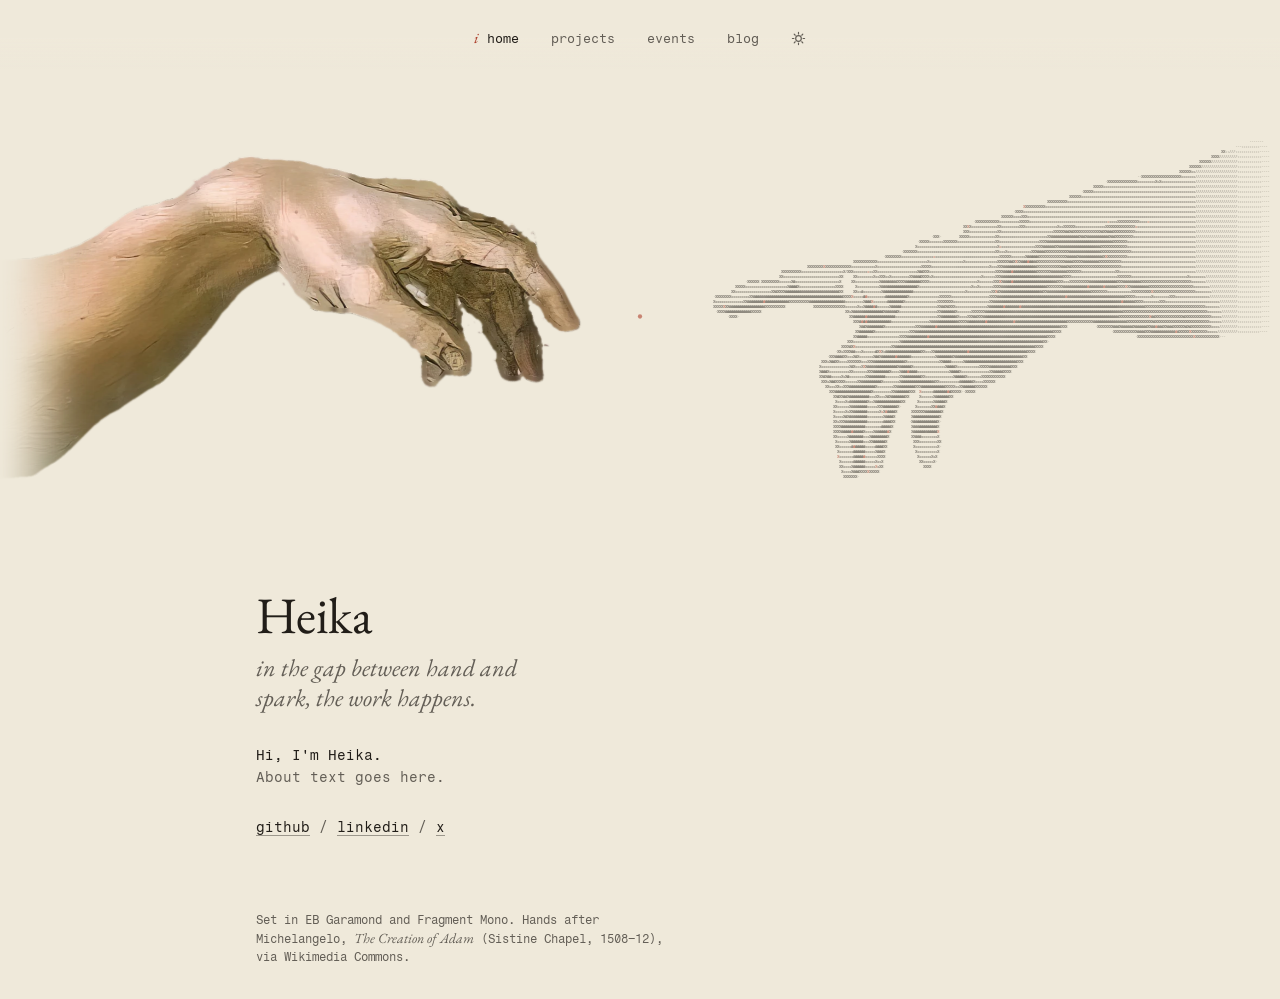
==== index.html @ e7705b1d "Publish the portfolio." ====
<!doctype html>
<html lang="en">
<head>
  <meta charset="utf-8">
  <meta name="viewport" content="width=device-width, initial-scale=1">
  <title>Heika</title>
  <meta name="description" content="Heika. Portfolio, projects, events and writing.">
  <script>
    try {
      var saved = localStorage.getItem('theme');
      if (saved === 'light' || saved === 'dark') document.documentElement.dataset.theme = saved;
    } catch (e) {}
  </script>
  <link rel="preconnect" href="https://fonts.googleapis.com">
  <link rel="preconnect" href="https://fonts.gstatic.com" crossorigin>
  <link href="https://fonts.googleapis.com/css2?family=EB+Garamond:ital,wght@0,400;0,500;1,400&family=Fragment+Mono&display=swap" rel="stylesheet">
  <link rel="icon" href="data:,">
  <link rel="stylesheet" href="/styles.css?v=7">
</head>
<body>
  <nav aria-label="Main">
    <a href="/" aria-current="page"><span class="folio" aria-hidden="true">i</span>home</a>
    <a href="/projects/">projects</a>
    <a href="/events/">events</a>
    <a href="/blog/">blog</a>
    <button type="button" id="theme-toggle" aria-label="Switch theme">
      <svg class="icon-sun" width="15" height="15" viewBox="0 0 16 16" fill="none" stroke="currentColor" stroke-width="1.25" stroke-linecap="round" aria-hidden="true">
        <circle cx="8" cy="8" r="3"/>
        <path d="M8 1.5v1.6M8 12.9v1.6M1.5 8h1.6M12.9 8h1.6M3.4 3.4l1.1 1.1M11.5 11.5l1.1 1.1M3.4 12.6l1.1-1.1M11.5 4.5l1.1-1.1"/>
      </svg>
      <svg class="icon-moon" width="15" height="15" viewBox="0 0 16 16" fill="none" stroke="currentColor" stroke-width="1.25" stroke-linejoin="round" aria-hidden="true">
        <path d="M13.2 9.6A5.6 5.6 0 0 1 6.4 2.8a5.6 5.6 0 1 0 6.8 6.8Z"/>
      </svg>
    </button>
  </nav>

  <main>
    <figure class="hero">
      <canvas id="hero-canvas" role="img" aria-label="The hands from Michelangelo's Creation of Adam, almost touching. The left hand is rendered as the classical fresco, the right hand as ASCII characters."></canvas>
    </figure>

    <section class="intro">
      <h1 class="rise" style="--i:0">Heika</h1>
      <p class="tagline rise" style="--i:1">in the gap between hand and spark, the work happens.</p>
      <div class="about rise" style="--i:2">
        <p>Hi, I'm Heika.</p>
        <p class="muted">About text goes here.</p>
      </div>
      <p class="links rise" style="--i:3"><a href="#">github</a> / <a href="#">linkedin</a> / <a href="#">x</a></p>
    </section>
  </main>

  <footer class="rise" style="--i:4">
    <p>Set in EB Garamond and Fragment Mono. Hands after Michelangelo, <i>The Creation of Adam</i> (Sistine Chapel, 1508&ndash;12), via Wikimedia Commons.</p>
  </footer>

  <script src="/hero.js?v=7" defer></script>
  <script src="/site.js?v=7" defer></script>
</body>
</html>
---- styles.css ----
:root {
  --paper: #EFE9DA;
  --ink: #211D18;
  --rubric: #A8321E;
  --ink-muted: color-mix(in srgb, var(--ink) 68%, var(--paper));
  --ink-faint: color-mix(in srgb, var(--ink) 14%, var(--paper));

  --serif: "Michelangelus", "EB Garamond", "Garamond", "Iowan Old Style", Georgia, serif;
  --mono: "Fragment Mono", ui-monospace, "SFMono-Regular", Menlo, Consolas, monospace;

  --inset: clamp(24px, 20vw, 384px);
  color-scheme: light;
}

:root[data-theme="dark"] {
  --paper: #15120F;
  --ink: #E7DEC9;
  --rubric: #D4573C;
  color-scheme: dark;
}

@media (prefers-color-scheme: dark) {
  :root:not([data-theme]) {
    --paper: #15120F;
    --ink: #E7DEC9;
    --rubric: #D4573C;
    color-scheme: dark;
  }
}

*, *::before, *::after { box-sizing: border-box; }

html {
  background: var(--paper);
  scrollbar-color: var(--ink-faint) transparent;
  -webkit-text-size-adjust: 100%;
}

body {
  margin: 0;
  min-height: 100svh;
  background: var(--paper);
  color: var(--ink);
  font-family: var(--mono);
  font-size: 14px;
  line-height: 22px;
  -webkit-font-smoothing: antialiased;
  text-rendering: optimizeLegibility;
}

::selection { background: color-mix(in srgb, var(--rubric) 28%, transparent); color: inherit; }

a { color: inherit; }
a:focus-visible, button:focus-visible {
  outline: 2px solid var(--rubric);
  outline-offset: 3px;
}

/* nav */
nav {
  position: fixed;
  inset: 0 0 auto 0;
  z-index: 10;
  display: flex;
  align-items: center;
  justify-content: center;
  gap: 32px;
  padding: 28px 16px 20px;
  font-size: 13px;
  line-height: 20px;
  text-transform: lowercase;
  background: linear-gradient(var(--paper) 55%, transparent);
}

nav a, nav button {
  color: var(--ink-muted);
  text-decoration: none;
  transition: color 150ms ease-out;
}
nav a:hover, nav a[aria-current="page"], nav button:hover { color: var(--ink); }

.folio {
  display: inline-block;
  margin-right: 0.6em;
  color: var(--rubric);
  font-family: var(--serif);
  font-style: italic;
  font-size: 15px;
}

nav button {
  display: flex;
  align-items: center;
  margin: -12px;
  padding: 12px;
  border: 0;
  background: none;
  cursor: pointer;
}
.icon-moon { display: none; }
:root[data-theme="dark"] .icon-sun { display: none; }
:root[data-theme="dark"] .icon-moon { display: block; }
@media (prefers-color-scheme: dark) {
  :root:not([data-theme]) .icon-sun { display: none; }
  :root:not([data-theme]) .icon-moon { display: block; }
}

/* hero */
.hero {
  margin: clamp(72px, 11vh, 120px) 0 0;
}
#hero-canvas {
  display: block;
  width: 100%;
  height: clamp(190px, 34vw, 560px);
}

/* intro */
.intro {
  margin: clamp(28px, 6vh, 64px) 0 0 var(--inset);
  padding-right: 24px;
  max-width: calc(62ch + var(--inset));
}
h1 {
  margin: 0;
  font-family: var(--serif);
  font-weight: 400;
  font-size: clamp(2.5rem, 4vw, 3.5rem);
  line-height: 1.04;
  letter-spacing: -0.01em;
  text-wrap: balance;
}
.tagline {
  margin: 12px 0 0;
  max-width: 34ch;
  font-family: var(--serif);
  font-style: italic;
  font-size: 1.5rem;
  line-height: 1.25;
  color: var(--ink-muted);
  text-wrap: balance;
}
.about { margin-top: 32px; }
.about p { margin: 0; }
.muted { color: var(--ink-muted); }
.links { margin: 28px 0 0; color: var(--ink-muted); }
.links a {
  color: var(--ink);
  text-decoration: underline;
  text-decoration-thickness: 1px;
  text-underline-offset: 3px;
  text-decoration-color: color-mix(in srgb, var(--ink) 40%, transparent);
  transition: text-decoration-color 150ms ease-out;
}
.links a:hover { text-decoration-color: var(--ink); }

footer {
  margin: 72px 0 0 var(--inset);
  padding: 0 24px 32px 0;
  max-width: calc(62ch + var(--inset));
  font-size: 12px;
  line-height: 18px;
  color: var(--ink-muted);
}
footer p { margin: 0; max-width: 62ch; }
footer i { font-family: var(--serif); font-size: 14px; }

/* page changes: a short drift, nav stays put */
@view-transition { navigation: auto; }
nav { view-transition-name: site-nav; }
::view-transition-old(root) { animation: vt-out 280ms ease-out both; }
::view-transition-new(root) { animation: vt-in 520ms cubic-bezier(0.65, 0, 0.35, 1) both; }
@keyframes vt-out { to { opacity: 0; transform: translateX(-28px); } }
@keyframes vt-in { from { opacity: 0; transform: translateX(28px); } }

/* theme switch: radial reveal, driven from site.js */
:root[data-transition="theme"]::view-transition-old(root),
:root[data-transition="theme"]::view-transition-new(root) {
  animation: none;
  mix-blend-mode: normal;
}

/* home: the text rises a little as the page opens, after the hands start to move */
@keyframes rise {
  from { opacity: 0; transform: translateY(14px); }
  to { opacity: 1; transform: none; }
}
.rise {
  animation: rise 900ms cubic-bezier(0.16, 1, 0.3, 1) both;
  animation-delay: calc(450ms + var(--i, 0) * 110ms);
}

/* cursor light */
.cursor-glow, .cursor-dot {
  position: fixed;
  left: 0;
  top: 0;
  z-index: 40;
  border-radius: 50%;
  pointer-events: none;
  opacity: 0;
  will-change: transform;
  transition: opacity 400ms ease-out;
}
.cursor-glow {
  width: 640px;
  height: 640px;
  background: radial-gradient(closest-side, color-mix(in srgb, var(--rubric) 11%, transparent), transparent);
}
.cursor-dot {
  width: 22px;
  height: 22px;
  background: color-mix(in srgb, var(--ink) 10%, transparent);
  border: 1px solid color-mix(in srgb, var(--ink) 28%, transparent);
  transition: opacity 400ms ease-out, background-color 200ms ease-out;
}
.cursor-dot.over { background: color-mix(in srgb, var(--rubric) 18%, transparent); border-color: color-mix(in srgb, var(--rubric) 50%, transparent); }
.cursor-glow.on, .cursor-dot.on { opacity: 1; }

/* inner pages */
.page {
  margin: clamp(88px, 14vh, 140px) 0 0 var(--inset);
  padding-right: 24px;
  max-width: calc(62ch + 24px);
}
.page.list { max-width: calc(84ch + 24px); }
.page > h1, .page-wide > h1 { margin-bottom: 40px; }
.page-wide { margin-top: clamp(88px, 14vh, 140px); }
.page-wide > h1 { margin-left: var(--inset); padding-right: 24px; }

h2 {
  margin: 0 0 16px;
  font-family: var(--serif);
  font-style: italic;
  font-weight: 400;
  font-size: 1.5rem;
  line-height: 1.25;
  color: var(--ink-muted);
}
.fleuron {
  margin: 48px 0;
  color: var(--ink-muted);
  letter-spacing: 0.7em;
  user-select: none;
}

/* projects: plates in a horizontal scroll */
.plates {
  display: flex;
  gap: 32px;
  margin: 0;
  padding: 0 24px 28px var(--inset);
  list-style: none;
  overflow-x: auto;
  scroll-snap-type: x mandatory;
  scroll-padding-left: var(--inset);
  scrollbar-width: thin;
  scrollbar-color: var(--ink-faint) transparent;
}
.plates:focus-visible { outline-offset: -2px; }
.plate { flex: 0 0 min(82vw, 640px); scroll-snap-align: start; }
.plate a { display: block; color: inherit; text-decoration: none; }
.plate-img {
  aspect-ratio: 16 / 10;
  border: 1px solid var(--ink-faint);
  background: repeating-linear-gradient(135deg, var(--ink-faint) 0 1px, transparent 1px 8px);
  transition: background-color 200ms ease-out;
}
.plate a:hover .plate-img, .plate a:focus-visible .plate-img {
  background-color: color-mix(in srgb, var(--ink) 6%, transparent);
}
.plate-cap { display: flex; flex-wrap: wrap; align-items: baseline; gap: 4px 12px; margin-top: 14px; }
.fig { font-size: 12px; line-height: 18px; color: var(--ink-muted); font-variant-numeric: tabular-nums; }
.plate-title {
  font-family: var(--serif);
  font-style: italic;
  font-size: 1.5rem;
  line-height: 1.25;
  transition: color 150ms ease-out;
}
.plate a:hover .plate-title, .plate a:focus-visible .plate-title { color: var(--rubric); }
.plate-line { flex-basis: 100%; margin: 0; color: var(--ink-muted); }

/* events and blog: indexes */
.index { margin: 0 0 8px; padding: 0; list-style: none; }
.index li { border-top: 1px solid var(--ink-faint); }
.index li:last-child { border-bottom: 1px solid var(--ink-faint); }
.index a, .index .row { display: grid; align-items: baseline; gap: 4px 24px; padding: 14px 0; color: inherit; text-decoration: none; }
.events .row, .events a { grid-template-columns: 11ch 1fr auto; }
.index time, .meta { font-size: 12px; line-height: 18px; color: var(--ink-muted); font-variant-numeric: tabular-nums; }
.row-title {
  font-family: var(--serif);
  font-size: 1.25rem;
  line-height: 1.3;
  transition: color 150ms ease-out;
}
.index a:hover .row-title, .index a:focus-visible .row-title { color: var(--rubric); }
.toc a { display: flex; align-items: baseline; gap: 12px; }
.leader { flex: 1; min-width: 24px; border-bottom: 1px dotted var(--ink-muted); transform: translateY(-4px); }
.empty { margin: 24px 0 0; color: var(--ink-muted); }

/* a post */
.post { max-width: calc(62ch + 24px); }
.post h1 { margin-bottom: 12px; }
.post .meta { margin: 0 0 40px; }
.post p, .post figure {
  margin: 0 0 1.1em;
  font-family: var(--serif);
  font-size: 1.125rem;
  line-height: 1.6;
  font-variant-numeric: oldstyle-nums;
  hyphens: auto;
  text-wrap: pretty;
}
.lede::first-letter {
  float: left;
  margin: 0.04em 0.1em 0 0;
  font-size: 3.5em;
  line-height: 0.8;
  color: var(--rubric);
}
.post figure { margin-left: 0; margin-right: 0; }
.post pre {
  margin: 0;
  padding: 16px 0;
  overflow-x: auto;
  font-family: var(--mono);
  font-size: 14px;
  line-height: 22px;
  border-top: 1px solid var(--ink-faint);
  border-bottom: 1px solid var(--ink-faint);
}
.post figcaption { margin-top: 10px; font-family: var(--mono); font-size: 12px; line-height: 18px; color: var(--ink-muted); }
sup.fn { counter-increment: fn; font-family: var(--serif); font-style: italic; font-size: 0.8em; line-height: 0; color: var(--rubric); }
sup.fn::after { content: counter(fn); }
.post { counter-reset: fn; }
.note {
  display: block;
  margin: 8px 0 8px 1.5em;
  font-family: var(--mono);
  font-size: 12px;
  line-height: 18px;
  font-style: normal;
  color: var(--ink-muted);
  hyphens: none;
}
.note::before { content: counter(fn) "  "; color: var(--rubric); font-family: var(--serif); font-style: italic; font-size: 14px; }
@media (min-width: 1100px) {
  .note { float: right; clear: right; width: 24ch; margin: 0 -28ch 1em 0; }
}

@media (max-width: 640px) {
  :root { --inset: 24px; }
}

@media (max-width: 520px) {
  nav { gap: 20px; }
}

@media (max-width: 640px) {
  .events .row, .events a { grid-template-columns: 1fr; }
  .events .meta:last-child { grid-row: auto; }
}

/* Motion is not switched off by prefers-reduced-motion, by the site owner's choice. To honour the
   setting, restore this block:
   @media (prefers-reduced-motion: reduce) {
     * { transition: none !important; animation: none !important; }
     @view-transition { navigation: none; }
   } */
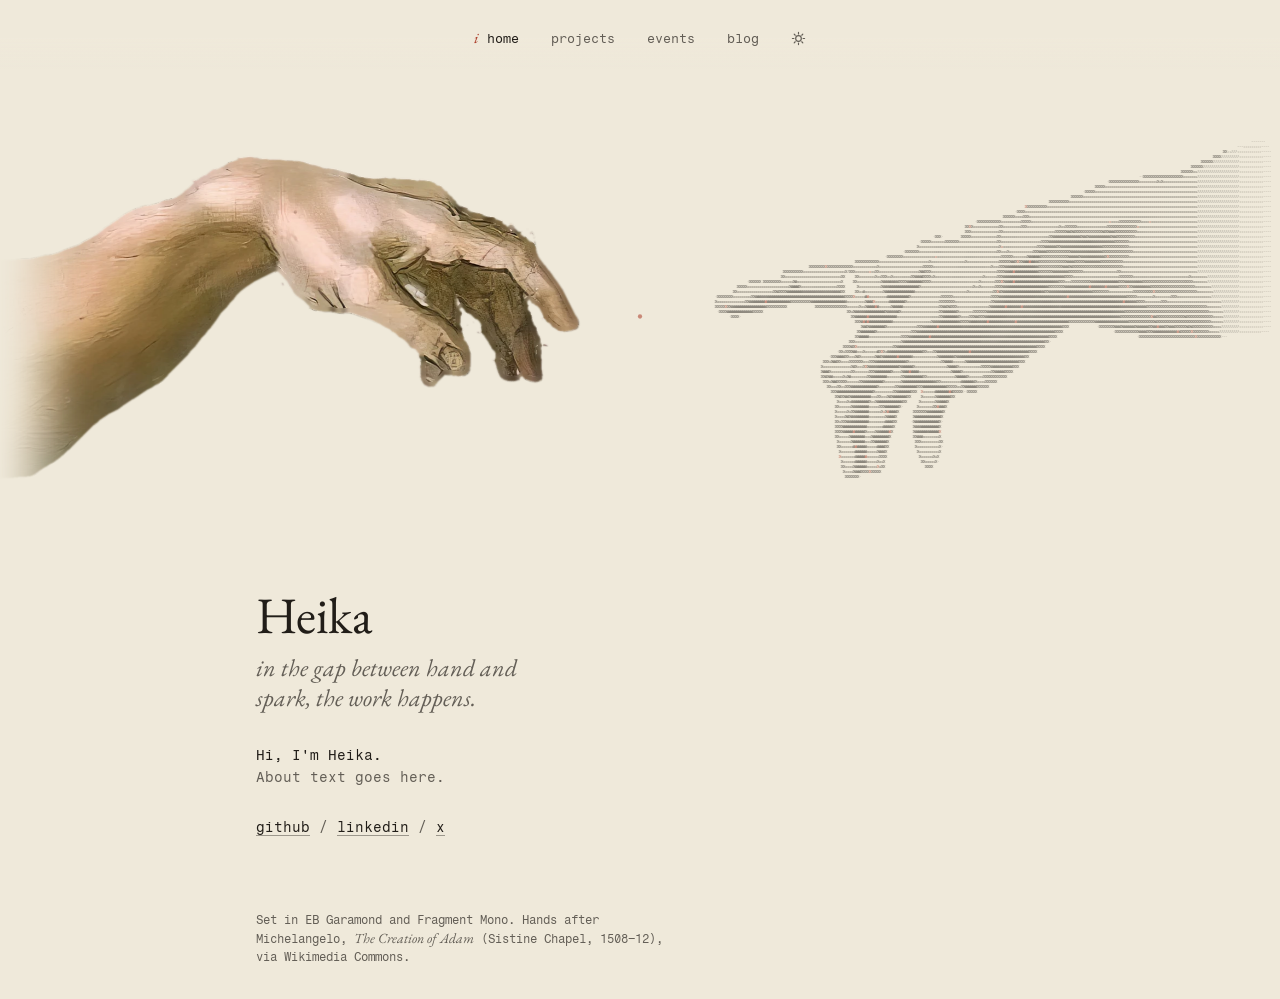
==== commit 89f1d822: "Update the cursor glow and refresh asset versions." ====
--- a/index.html
+++ b/index.html
@@ -15,7 +15,7 @@
   <link rel="preconnect" href="https://fonts.gstatic.com" crossorigin>
   <link href="https://fonts.googleapis.com/css2?family=EB+Garamond:ital,wght@0,400;0,500;1,400&family=Fragment+Mono&display=swap" rel="stylesheet">
   <link rel="icon" href="data:,">
-  <link rel="stylesheet" href="/styles.css?v=7">
+  <link rel="stylesheet" href="/styles.css?v=10">
 </head>
 <body>
   <nav aria-label="Main">
@@ -54,7 +54,7 @@
     <p>Set in EB Garamond and Fragment Mono. Hands after Michelangelo, <i>The Creation of Adam</i> (Sistine Chapel, 1508&ndash;12), via Wikimedia Commons.</p>
   </footer>
 
-  <script src="/hero.js?v=7" defer></script>
-  <script src="/site.js?v=7" defer></script>
+  <script src="/hero.js?v=10" defer></script>
+  <script src="/site.js?v=10" defer></script>
 </body>
 </html>
--- a/styles.css
+++ b/styles.css
@@ -190,32 +190,22 @@
   animation-delay: calc(450ms + var(--i, 0) * 110ms);
 }
 
-/* cursor light */
-.cursor-glow, .cursor-dot {
+/* cursor light: a soft glow that follows the pointer across the page */
+.cursor-glow {
   position: fixed;
   left: 0;
   top: 0;
   z-index: 40;
+  width: 640px;
+  height: 640px;
   border-radius: 50%;
   pointer-events: none;
   opacity: 0;
   will-change: transform;
+  background: radial-gradient(closest-side, color-mix(in srgb, var(--rubric) 11%, transparent), transparent);
   transition: opacity 400ms ease-out;
 }
-.cursor-glow {
-  width: 640px;
-  height: 640px;
-  background: radial-gradient(closest-side, color-mix(in srgb, var(--rubric) 11%, transparent), transparent);
-}
-.cursor-dot {
-  width: 22px;
-  height: 22px;
-  background: color-mix(in srgb, var(--ink) 10%, transparent);
-  border: 1px solid color-mix(in srgb, var(--ink) 28%, transparent);
-  transition: opacity 400ms ease-out, background-color 200ms ease-out;
-}
-.cursor-dot.over { background: color-mix(in srgb, var(--rubric) 18%, transparent); border-color: color-mix(in srgb, var(--rubric) 50%, transparent); }
-.cursor-glow.on, .cursor-dot.on { opacity: 1; }
+.cursor-glow.on { opacity: 1; }
 
 /* inner pages */
 .page {
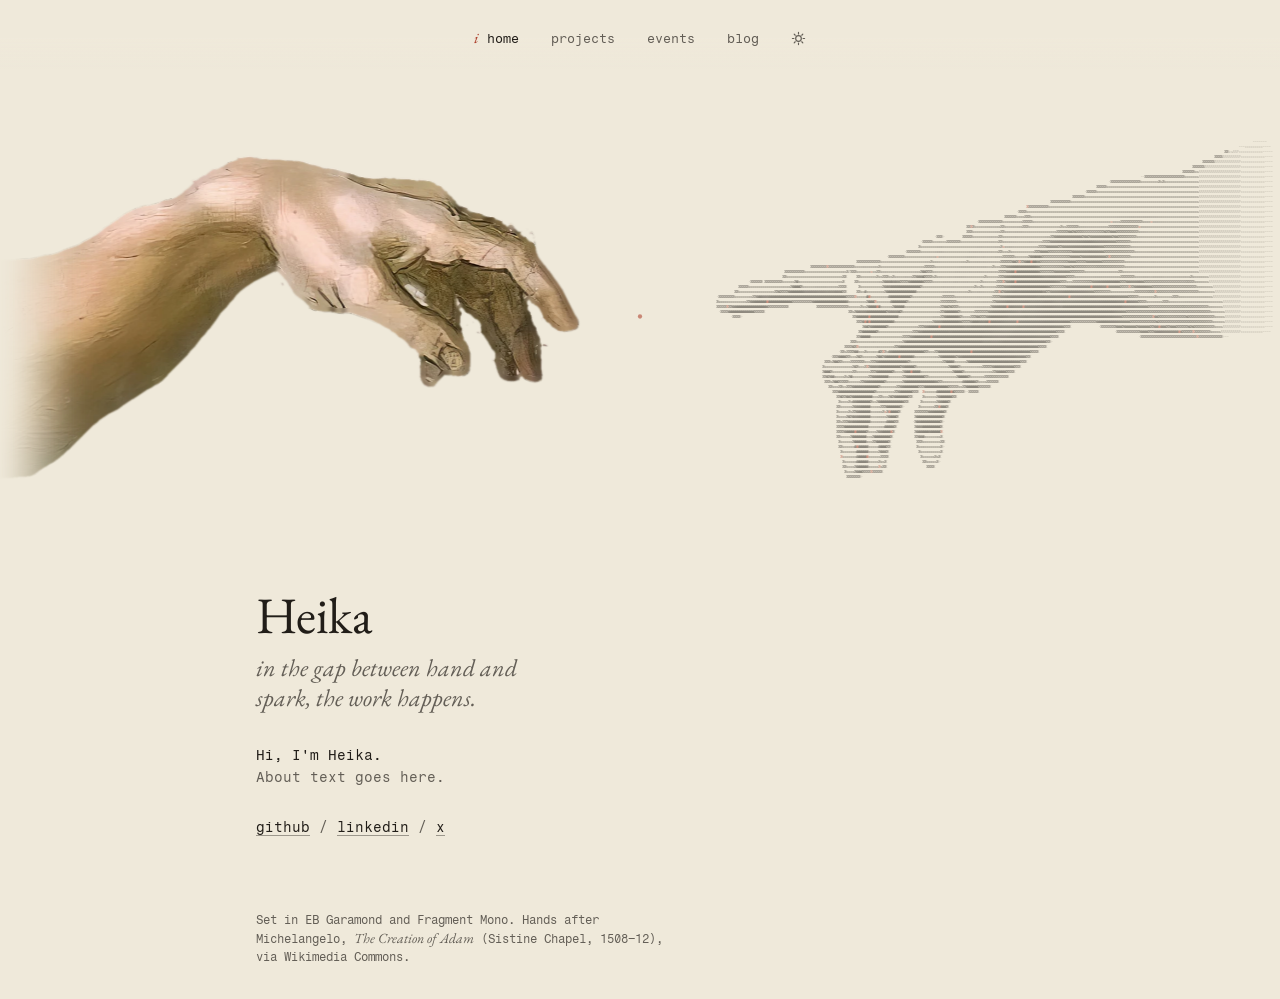
==== commit 76da5b62: "Point the home links at the real profiles and keep the hands still." ====
--- a/index.html
+++ b/index.html
@@ -1,60 +1,105 @@
 <!doctype html>
 <html lang="en">
-<head>
-  <meta charset="utf-8">
-  <meta name="viewport" content="width=device-width, initial-scale=1">
-  <title>Heika</title>
-  <meta name="description" content="Heika. Portfolio, projects, events and writing.">
-  <script>
-    try {
-      var saved = localStorage.getItem('theme');
-      if (saved === 'light' || saved === 'dark') document.documentElement.dataset.theme = saved;
-    } catch (e) {}
-  </script>
-  <link rel="preconnect" href="https://fonts.googleapis.com">
-  <link rel="preconnect" href="https://fonts.gstatic.com" crossorigin>
-  <link href="https://fonts.googleapis.com/css2?family=EB+Garamond:ital,wght@0,400;0,500;1,400&family=Fragment+Mono&display=swap" rel="stylesheet">
-  <link rel="icon" href="data:,">
-  <link rel="stylesheet" href="/styles.css?v=10">
-</head>
-<body>
-  <nav aria-label="Main">
-    <a href="/" aria-current="page"><span class="folio" aria-hidden="true">i</span>home</a>
-    <a href="/projects/">projects</a>
-    <a href="/events/">events</a>
-    <a href="/blog/">blog</a>
-    <button type="button" id="theme-toggle" aria-label="Switch theme">
-      <svg class="icon-sun" width="15" height="15" viewBox="0 0 16 16" fill="none" stroke="currentColor" stroke-width="1.25" stroke-linecap="round" aria-hidden="true">
-        <circle cx="8" cy="8" r="3"/>
-        <path d="M8 1.5v1.6M8 12.9v1.6M1.5 8h1.6M12.9 8h1.6M3.4 3.4l1.1 1.1M11.5 11.5l1.1 1.1M3.4 12.6l1.1-1.1M11.5 4.5l1.1-1.1"/>
-      </svg>
-      <svg class="icon-moon" width="15" height="15" viewBox="0 0 16 16" fill="none" stroke="currentColor" stroke-width="1.25" stroke-linejoin="round" aria-hidden="true">
-        <path d="M13.2 9.6A5.6 5.6 0 0 1 6.4 2.8a5.6 5.6 0 1 0 6.8 6.8Z"/>
-      </svg>
-    </button>
-  </nav>
+  <head>
+    <meta charset="utf-8" />
+    <meta name="viewport" content="width=device-width, initial-scale=1" />
+    <title>Heika</title>
+    <meta
+      name="description"
+      content="Heika. Portfolio, projects, events and writing."
+    />
+    <script>
+      try {
+        var saved = localStorage.getItem("theme");
+        if (saved === "light" || saved === "dark")
+          document.documentElement.dataset.theme = saved;
+      } catch (e) {}
+    </script>
+    <link rel="preconnect" href="https://fonts.googleapis.com" />
+    <link rel="preconnect" href="https://fonts.gstatic.com" crossorigin />
+    <link
+      href="https://fonts.googleapis.com/css2?family=EB+Garamond:ital,wght@0,400;0,500;1,400&family=Fragment+Mono&display=swap"
+      rel="stylesheet"
+    />
+    <link rel="icon" href="data:," />
+    <link rel="stylesheet" href="/styles.css?v=11" />
+  </head>
+  <body>
+    <nav aria-label="Main">
+      <a href="/" aria-current="page"
+        ><span class="folio" aria-hidden="true">i</span>home</a
+      >
+      <a href="/projects/">projects</a>
+      <a href="/events/">events</a>
+      <a href="/blog/">blog</a>
+      <button type="button" id="theme-toggle" aria-label="Switch theme">
+        <svg
+          class="icon-sun"
+          width="15"
+          height="15"
+          viewBox="0 0 16 16"
+          fill="none"
+          stroke="currentColor"
+          stroke-width="1.25"
+          stroke-linecap="round"
+          aria-hidden="true"
+        >
+          <circle cx="8" cy="8" r="3" />
+          <path
+            d="M8 1.5v1.6M8 12.9v1.6M1.5 8h1.6M12.9 8h1.6M3.4 3.4l1.1 1.1M11.5 11.5l1.1 1.1M3.4 12.6l1.1-1.1M11.5 4.5l1.1-1.1"
+          />
+        </svg>
+        <svg
+          class="icon-moon"
+          width="15"
+          height="15"
+          viewBox="0 0 16 16"
+          fill="none"
+          stroke="currentColor"
+          stroke-width="1.25"
+          stroke-linejoin="round"
+          aria-hidden="true"
+        >
+          <path d="M13.2 9.6A5.6 5.6 0 0 1 6.4 2.8a5.6 5.6 0 1 0 6.8 6.8Z" />
+        </svg>
+      </button>
+    </nav>
 
-  <main>
-    <figure class="hero">
-      <canvas id="hero-canvas" role="img" aria-label="The hands from Michelangelo's Creation of Adam, almost touching. The left hand is rendered as the classical fresco, the right hand as ASCII characters."></canvas>
-    </figure>
+    <main>
+      <figure class="hero">
+        <canvas
+          id="hero-canvas"
+          role="img"
+          aria-label="The hands from Michelangelo's Creation of Adam, almost touching. The left hand is rendered as the classical fresco, the right hand as ASCII characters."
+        ></canvas>
+      </figure>
 
-    <section class="intro">
-      <h1 class="rise" style="--i:0">Heika</h1>
-      <p class="tagline rise" style="--i:1">in the gap between hand and spark, the work happens.</p>
-      <div class="about rise" style="--i:2">
-        <p>Hi, I'm Heika.</p>
-        <p class="muted">About text goes here.</p>
-      </div>
-      <p class="links rise" style="--i:3"><a href="#">github</a> / <a href="#">linkedin</a> / <a href="#">x</a></p>
-    </section>
-  </main>
+      <section class="intro">
+        <h1 class="rise" style="--i: 0">Heika</h1>
+        <p class="tagline rise" style="--i: 1">
+          in the gap between hand and spark, the work happens.
+        </p>
+        <div class="about rise" style="--i: 2">
+          <p>Hi, I'm Heika.</p>
+          <p class="muted">About text goes here.</p>
+        </div>
+        <p class="links rise" style="--i: 3">
+          <a href="https://github.com/aryahaikakusuma">github</a> /
+          <a href="https://www.linkedin.com/in/arya-haika-kusuma/">linkedin</a>
+          / <a href="https://x.com/Heikarya">x</a>
+        </p>
+      </section>
+    </main>
 
-  <footer class="rise" style="--i:4">
-    <p>Set in EB Garamond and Fragment Mono. Hands after Michelangelo, <i>The Creation of Adam</i> (Sistine Chapel, 1508&ndash;12), via Wikimedia Commons.</p>
-  </footer>
+    <footer class="rise" style="--i: 4">
+      <p>
+        Set in EB Garamond and Fragment Mono. Hands after Michelangelo,
+        <i>The Creation of Adam</i> (Sistine Chapel, 1508&ndash;12), via
+        Wikimedia Commons.
+      </p>
+    </footer>
 
-  <script src="/hero.js?v=10" defer></script>
-  <script src="/site.js?v=10" defer></script>
-</body>
+    <script src="/hero.js?v=11" defer></script>
+    <script src="/site.js?v=11" defer></script>
+  </body>
 </html>
